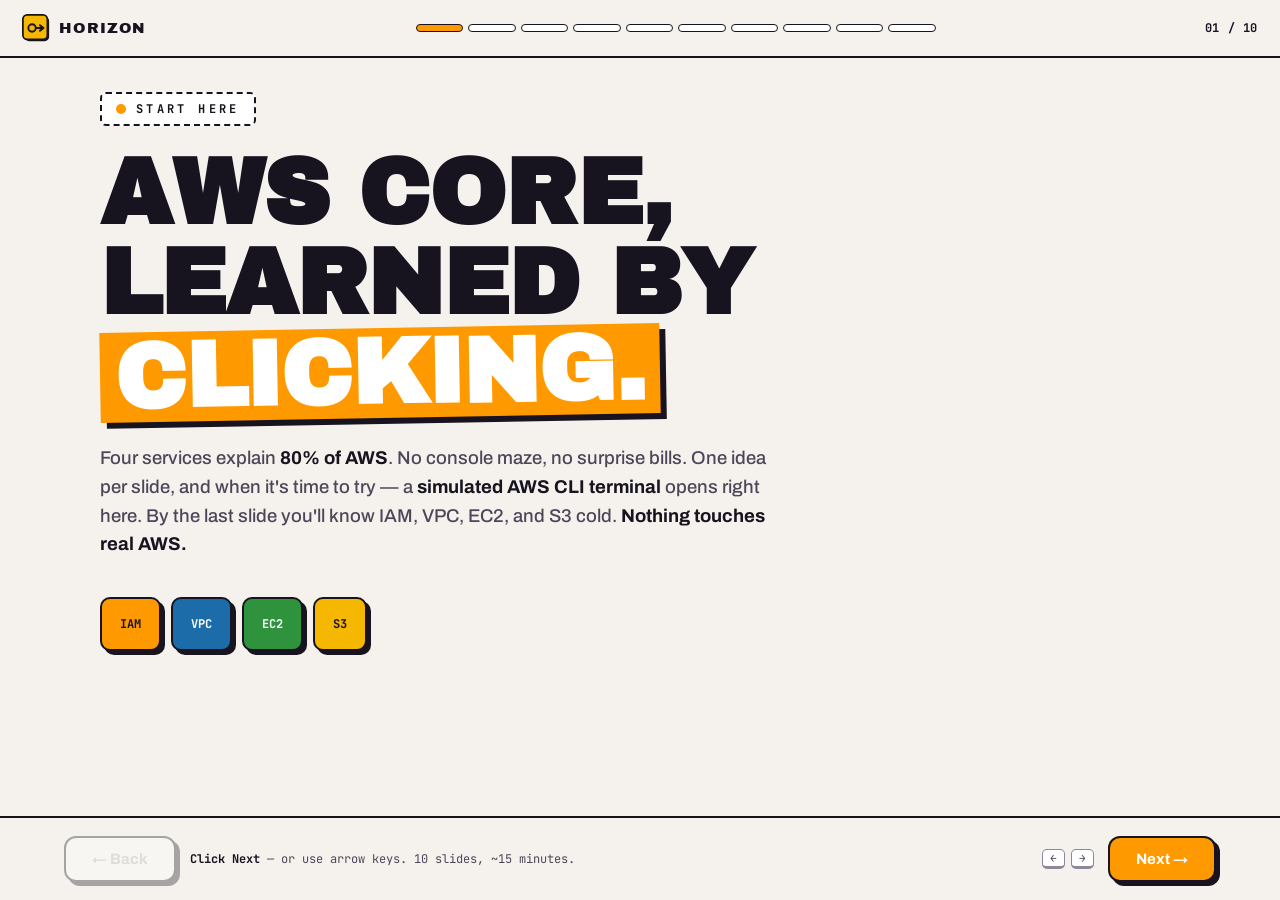
==== modules/aws/index.html @ 3984b41f "Add ZeroToDeploy hub with six interactive DevOps modules. Includes shared deck engine, branding, CI/" ====
<!doctype html>
<html lang="en">
<head>
<meta charset="utf-8">
<meta name="viewport" content="width=device-width,initial-scale=1">
<title>AWS CORE / learned by clicking</title>
<link rel="icon" href="../../assets/brand/favicon.svg" type="image/svg+xml">
<link rel="apple-touch-icon" href="../../assets/brand/apple-touch-icon.png">
<link href="https://fonts.googleapis.com/css2?family=Archivo:wght@500;700;900&family=Archivo+Black&family=JetBrains+Mono:wght@400;500;700&display=swap" rel="stylesheet">
<link rel="stylesheet" href="../../assets/css/deck-base.css">
<link rel="stylesheet" href="theme.css">
</head>
<body>

<div id="top">
 <a href="../../index.html" class="logo" title="Back to ZeroToDeploy"><img src="../../assets/brand/logo.svg" alt="" class="logo-mark" width="28" height="28">HORIZON</a>
 <div id="prog" aria-label="Slides"></div>
 <div id="counter">01 / 10</div>
</div>

<div id="stage"></div>

<div id="nav">
 <button class="nbtn prev" id="prev">← Back</button>
 <div id="hintbar"></div>
 <span style="display:flex;gap:6px;align-items:center"><kbd class="hintk">←</kbd><kbd class="hintk">→</kbd></span>
 <button class="nbtn next" id="next">Next →</button>
</div>
<div class="toast" id="toast"></div>

<script src="../../assets/js/deck-engine.js"></script>
<script src="slides.js"></script>
</body>
</html>
---- assets/css/deck-base.css ----
/* Shared slide-deck styles — set --accent per module in theme.css */
:root {
  --paper: #F4F2EC;
  --ink: #101820;
  --sub: #4a5560;
  --faint: #8b95a0;
  --accent: #E4572E;
  --yellow: #F5B700;
  --blue: #1B6CA8;
  --green: #2E933C;
  --red: #E4572E;
  --violet: #6D4AFF;
  --sea: #0E3B5C;
  --card: #fff;
  --disp: 'Archivo', sans-serif;
  --black: 'Archivo Black', sans-serif;
  --mono: 'JetBrains Mono', monospace;
}

* { box-sizing: border-box; margin: 0; padding: 0; }
html, body { height: 100%; }
body {
  background: var(--paper);
  color: var(--ink);
  font-family: var(--disp);
  overflow: hidden;
}
button { font-family: inherit; cursor: pointer; }
code, pre, kbd { font-family: var(--mono); }
:focus-visible { outline: 3px solid var(--accent); outline-offset: 2px; }

#top {
  position: fixed; inset: 0 0 auto 0; height: 58px;
  display: flex; align-items: center; gap: 16px;
  padding: 0 22px; z-index: 50;
  background: var(--paper); border-bottom: 2px solid var(--ink);
}
#top .logo {
  font-family: var(--black); font-size: 15px; letter-spacing: .06em;
  display: flex; align-items: center; gap: 9px;
  text-decoration: none; color: inherit;
}
#top .logo-mark {
  width: 28px; height: 28px; display: block; flex-shrink: 0;
}
#prog { flex: 1; display: flex; gap: 5px; max-width: 520px; margin: 0 auto; }
#prog i {
  flex: 1; height: 8px; border: 1.5px solid var(--ink);
  border-radius: 4px; background: #fff; cursor: pointer; transition: .2s;
}
#prog i.done { background: var(--yellow); }
#prog i.now { background: var(--accent); }
#counter { font-family: var(--mono); font-size: 12px; font-weight: 700; letter-spacing: .05em; }

#stage { position: absolute; inset: 58px 0 84px 0; overflow: hidden; }
.slide {
  position: absolute; inset: 0;
  padding: 34px clamp(20px, 5vw, 70px) 20px;
  display: none; overflow-y: auto;
}
.slide.on { display: block; animation: arrive .45s cubic-bezier(.2, .9, .3, 1); }
@keyframes arrive { from { opacity: 0; transform: translateX(60px); } }
.slide.back { animation: arriveL .45s cubic-bezier(.2, .9, .3, 1); }
@keyframes arriveL { from { opacity: 0; transform: translateX(-60px); } }
.inner { max-width: 1080px; margin: 0 auto; }

.stencil {
  display: inline-flex; align-items: center; gap: 10px;
  font-family: var(--mono); font-size: 12px; font-weight: 700; letter-spacing: .28em;
  padding: 7px 14px; border: 2px dashed var(--ink); border-radius: 6px;
  margin-bottom: 22px; text-transform: uppercase; background: #fff;
}
.stencil b { width: 10px; height: 10px; border-radius: 50%; display: inline-block; }
h1.mega {
  font-family: var(--black); font-size: clamp(40px, 7.5vw, 92px);
  line-height: .98; letter-spacing: -.01em; text-transform: uppercase;
}
h1.mega .hl {
  color: #fff; background: var(--accent); padding: 0 14px;
  box-shadow: 6px 6px 0 var(--ink); display: inline-block; transform: rotate(-1deg);
}
h2.big {
  font-family: var(--black); font-size: clamp(26px, 4.2vw, 48px);
  line-height: 1.04; text-transform: uppercase; margin-bottom: 14px;
}
h2.big em {
  font-style: normal; padding: 0 10px; box-shadow: 4px 4px 0 var(--ink);
  color: #fff; display: inline-block;
}
.lede {
  font-size: clamp(15px, 1.6vw, 18.5px); color: var(--sub);
  max-width: 680px; line-height: 1.55; font-weight: 500;
}
.lede b { color: var(--ink); }

#nav {
  position: fixed; inset: auto 0 0 0; height: 84px;
  display: flex; align-items: center; gap: 14px;
  padding: 0 clamp(20px, 5vw, 70px);
  background: var(--paper); border-top: 2px solid var(--ink); z-index: 50;
}
#hintbar {
  flex: 1; font-family: var(--mono); font-size: 12px; color: var(--sub);
  min-width: 0; overflow: hidden; text-overflow: ellipsis; white-space: nowrap;
}
#hintbar b { color: var(--ink); }
.nbtn {
  border: 2.5px solid var(--ink); border-radius: 12px; padding: 13px 26px;
  font-size: 15px; font-weight: 700; background: #fff;
  box-shadow: 4px 4px 0 var(--ink); transition: .12s;
  display: inline-flex; align-items: center; gap: 8px;
}
.nbtn:active { transform: translate(3px, 3px); box-shadow: 1px 1px 0 var(--ink); }
.nbtn.next { background: var(--accent); color: #fff; }
.nbtn.next:hover { filter: brightness(1.08); }
.nbtn.prev:hover { background: #f3f0e6; }
.nbtn:disabled { opacity: .35; cursor: default; box-shadow: 4px 4px 0 var(--ink); transform: none; }
kbd.hintk {
  border: 1.5px solid var(--faint); border-bottom-width: 3px; border-radius: 5px;
  padding: 1px 7px; font-size: 11px; color: var(--sub); background: #fff;
}

.grid3 { display: grid; grid-template-columns: repeat(3, 1fr); gap: 18px; margin-top: 30px; }
@media (max-width: 860px) { .grid3 { grid-template-columns: 1fr; } }
.crate {
  background: var(--card); border: 2.5px solid var(--ink); border-radius: 16px;
  padding: 24px 22px; box-shadow: 6px 6px 0 var(--ink); position: relative; transition: .15s;
}
.crate:hover { transform: translate(-2px, -2px); box-shadow: 9px 9px 0 var(--ink); }
.crate .tag {
  position: absolute; top: -13px; left: 18px;
  font-family: var(--mono); font-size: 10px; font-weight: 700; letter-spacing: .2em;
  padding: 3px 11px; border: 2px solid var(--ink); border-radius: 20px; color: #fff;
}
.crate h3 { font-family: var(--black); font-size: 19px; margin: 8px 0 4px; text-transform: uppercase; }
.crate .metaphor { font-family: var(--mono); font-size: 11px; color: var(--faint); margin-bottom: 10px; }
.crate p { font-size: 13.5px; color: var(--sub); line-height: 1.55; font-weight: 500; }
.crate p b { color: var(--ink); }
.crate .bigico { font-size: 34px; }

.gitstrip {
  margin-top: 26px; background: var(--ink); color: #e8eef4; border-radius: 14px;
  padding: 16px 22px; display: flex; gap: 8px 28px; flex-wrap: wrap; align-items: center;
  box-shadow: 6px 6px 0 rgba(16, 24, 32, .25);
}
.gitstrip .t {
  font-family: var(--mono); font-size: 10px; letter-spacing: .24em;
  color: var(--yellow); flex: 0 0 100%; text-transform: uppercase;
}
.gitstrip span { font-family: var(--mono); font-size: 12.5px; color: #9fb2c4; }
.gitstrip span b { color: #fff; font-weight: 500; }
.gitstrip span i { color: var(--yellow); font-style: normal; margin: 0 7px; }

.flow { display: flex; align-items: center; justify-content: center; gap: 6px; margin-top: 34px; flex-wrap: wrap; }
.fbox { text-align: center; padding: 0 8px; }
.fbox .b {
  width: 96px; height: 78px; border: 2.5px solid var(--ink); border-radius: 14px;
  background: #fff; display: grid; place-items: center; font-size: 32px;
  margin: 0 auto 10px; box-shadow: 5px 5px 0 var(--ink);
}
.fbox b { font-family: var(--black); font-size: 13px; text-transform: uppercase; display: block; }
.fbox small { font-family: var(--mono); font-size: 10.5px; color: var(--faint); }
.farr { font-family: var(--mono); font-size: 11px; font-weight: 700; color: var(--sub); text-align: center; padding: 0 6px; }
.farr b { display: block; font-size: 22px; color: var(--accent); animation: nudge 1.6s infinite; }
@keyframes nudge { 50% { transform: translateX(6px); } }

.playwrap { display: grid; grid-template-columns: 1.15fr .85fr; gap: 20px; margin-top: 24px; align-items: stretch; }
@media (max-width: 900px) { .playwrap { grid-template-columns: 1fr; } }
.term {
  border: 2.5px solid var(--ink); border-radius: 16px; overflow: hidden;
  background: #101820; box-shadow: 7px 7px 0 var(--ink);
  display: flex; flex-direction: column; min-height: 340px;
}
.term .bar { display: flex; align-items: center; gap: 7px; padding: 11px 15px; background: #1b2732; border-bottom: 2px solid #000; }
.term .bar i { width: 11px; height: 11px; border-radius: 50%; font-style: normal; border: 1.5px solid rgba(0, 0, 0, .4); }
.term .bar i:nth-child(1) { background: #ff5f57; }
.term .bar i:nth-child(2) { background: #febc2e; }
.term .bar i:nth-child(3) { background: #28c840; }
.term .bar span { margin-left: 8px; font-family: var(--mono); font-size: 11px; color: #7d8ea0; }
.tout {
  flex: 1; overflow-y: auto; padding: 14px 16px; font-family: var(--mono);
  font-size: 12.5px; line-height: 1.62; white-space: pre-wrap; word-break: break-word;
  color: #dfe9f2; max-height: 330px;
}
.tout::-webkit-scrollbar { width: 8px; }
.tout::-webkit-scrollbar-thumb { background: #31404f; border-radius: 4px; }
.c-cmd { color: #fff; font-weight: 700; }
.c-dim { color: #6d8093; }
.c-ok { color: #5ff0a0; }
.c-err { color: #ff7d70; }
.c-warn { color: #ffd166; }
.c-cy { color: #6fd3ff; }
.c-add { color: #5ff0a0; }
.c-chg { color: #ffd166; }
.c-del { color: #ff7d70; }
.tinrow { display: flex; align-items: center; gap: 9px; padding: 11px 16px; border-top: 2px solid #000; background: #0b1219; }
.tinrow .pr { color: #ffd166; font-family: var(--mono); font-weight: 700; font-size: 13px; }
.tinrow input {
  flex: 1; background: none; border: none; outline: none; color: #fff;
  font-family: var(--mono); font-size: 13.5px; caret-color: #ffd166; min-width: 0;
}
.tinrow input::placeholder { color: #43566b; }
.chips { display: flex; flex-wrap: wrap; gap: 7px; padding: 10px 14px 13px; background: #0b1219; }
.chip {
  font-family: var(--mono); font-size: 11px; font-weight: 500; padding: 6px 12px;
  border-radius: 8px; border: 1.5px solid #31404f; background: #16212c; color: #9fb2c4; transition: .15s;
}
.chip:hover { border-color: #6fd3ff; color: #fff; }
.chip.go { border-color: var(--yellow); color: var(--yellow); }

.state {
  border: 2.5px solid var(--ink); border-radius: 16px; background: #fff;
  box-shadow: 7px 7px 0 var(--ink); padding: 18px;
  display: flex; flex-direction: column; gap: 12px;
}
.state h4 {
  font-family: var(--mono); font-size: 10.5px; letter-spacing: .22em;
  text-transform: uppercase; color: var(--faint);
  display: flex; align-items: center; gap: 8px;
}
.state h4 em { margin-left: auto; font-style: normal; letter-spacing: 0; color: var(--blue); }
.zone { flex: 1; display: flex; flex-direction: column; gap: 9px; min-height: 90px; }
.zone .none { font-family: var(--mono); font-size: 12px; color: var(--faint); padding: 6px 2px; }
@keyframes popin { from { transform: scale(.8); opacity: 0; } }

.coach {
  margin-top: 18px; border: 2.5px solid var(--ink); border-left-width: 12px; border-radius: 12px;
  padding: 14px 18px; background: #FFF8E1; font-size: 14px; line-height: 1.5; font-weight: 500;
  box-shadow: 5px 5px 0 var(--ink);
}
.coach b { font-family: var(--black); text-transform: uppercase; font-size: 12px; letter-spacing: .06em; }
.coach code { background: var(--ink); color: #ffd166; padding: 2px 8px; border-radius: 6px; font-size: 12px; }

.buildwrap { display: grid; grid-template-columns: 1fr 1fr; gap: 20px; margin-top: 24px; }
@media (max-width: 900px) { .buildwrap { grid-template-columns: 1fr; } }
.bgo { margin-top: 14px; display: flex; gap: 12px; align-items: center; flex-wrap: wrap; }
.bmsg { font-family: var(--mono); font-size: 11.5px; color: var(--sub); flex: 1; min-width: 160px; line-height: 1.5; }
.bmsg b { color: var(--green); }
.act {
  border: 2.5px solid var(--ink); border-radius: 11px; padding: 11px 20px;
  font-size: 14px; font-weight: 700; background: var(--yellow);
  box-shadow: 4px 4px 0 var(--ink); transition: .12s;
}
.act:active { transform: translate(3px, 3px); box-shadow: 1px 1px 0 var(--ink); }
.act.alt { background: #fff; }
.act:disabled { opacity: .4; cursor: default; }

.ops .crate pre {
  margin-top: 12px; background: #101820; border-radius: 10px;
  padding: 12px 14px; font-size: 11.5px; line-height: 1.8; color: #6fd3ff; overflow-x: auto;
}
.ops .crate pre em { color: #61748a; font-style: normal; }

.cheat { display: grid; grid-template-columns: repeat(auto-fill, minmax(300px, 1fr)); gap: 12px; margin-top: 26px; }
.cc {
  display: flex; align-items: center; gap: 13px; border: 2px solid var(--ink); border-radius: 12px;
  background: #fff; padding: 13px 16px; text-align: left;
  box-shadow: 4px 4px 0 var(--ink); transition: .12s;
}
.cc:hover { transform: translate(-1px, -1px); box-shadow: 5px 5px 0 var(--ink); }
.cc:active { transform: translate(2px, 2px); box-shadow: 1px 1px 0 var(--ink); }
.cc code { font-size: 11.5px; font-weight: 700; color: var(--ink); }
.cc small { display: block; font-size: 11px; color: var(--sub); margin-top: 1px; font-weight: 500; }
.cc .cp { margin-left: auto; font-family: var(--mono); font-size: 10px; font-weight: 700; color: var(--faint); flex: none; }
.cc.copied .cp { color: var(--accent); }

.heroart { display: flex; gap: 10px; margin-top: 38px; flex-wrap: wrap; }
.hbox {
  height: 54px; border: 2.5px solid var(--ink); border-radius: 10px;
  display: flex; align-items: center; padding: 0 18px;
  font-family: var(--mono); font-size: 12px; font-weight: 700; color: #fff;
  box-shadow: 4px 4px 0 var(--ink); animation: popin .5s backwards;
}
.toast {
  position: fixed; bottom: 100px; left: 50%; transform: translate(-50%, 140px);
  background: var(--ink); color: #fff; padding: 12px 22px; border-radius: 12px;
  font-family: var(--mono); font-size: 12.5px;
  transition: .35s cubic-bezier(.3, 1.3, .4, 1); z-index: 99;
  box-shadow: 5px 5px 0 rgba(16, 24, 32, .3);
}
.toast.show { transform: translate(-50%, 0); }

@media (max-width: 640px) {
  #nav { height: 76px; }
  .nbtn { padding: 11px 18px; font-size: 13.5px; }
  #hintbar { display: none; }
  h1.mega { font-size: 38px; }
  .slide { padding: 22px 16px 20px; }
}
@media (prefers-reduced-motion: reduce) { * { animation: none !important; transition: none !important; } }
---- modules/aws/theme.css ----
:root {
  --paper: #F5F2EE;
  --ink: #17141F;
  --sub: #4c4658;
  --faint: #8d879b;
  --accent: #FF9900;
  --aws: #FF9900;
}
.lede code { background: var(--ink); color: #ffd166; padding: 2px 8px; border-radius: 6px; font-size: .82em; }
.coach { background: #FFF4E5; }
.coach code { color: #c76a00; }
.cc.copied { background: #FFF4E5; }
.term { background: #17141F; }
.term .bar { background: #232F3E; }
.term .bar span { color: #9aa5b4; }
.tout { color: #e8edf2; }
.tout::-webkit-scrollbar-thumb { background: #3d4a5c; }
.c-cy { color: #ffb84d; }
.tinrow { background: #0d1117; }
.tinrow .pr { color: #ffb84d; }
.tinrow input { caret-color: #ffb84d; }
.tinrow input::placeholder { color: #4a5568; }
.chips { background: #0d1117; }
.chip { border-color: #3d4a5c; background: #1a2332; color: #a8b4c4; }
.chip:hover { border-color: #ffb84d; }
.state h4 em { color: var(--accent); }
.act.awsgo { background: var(--accent); color: var(--ink); }
.gitstrip { color: #232F3E; }
.gitstrip span { color: #5a6578; }

.res {
  display: flex; align-items: center; gap: 11px;
  border: 2px solid var(--ink); border-radius: 11px;
  padding: 10px 13px; background: #fff;
  animation: popin .4s cubic-bezier(.2, 1.5, .4, 1); box-shadow: 3px 3px 0 var(--ink);
}
.res .ico {
  width: 34px; height: 34px; border: 2px solid var(--ink); border-radius: 9px;
  display: grid; place-items: center; font-size: 16px; flex: none;
}
.res b { font-family: var(--mono); font-size: 12px; }
.res small { display: block; font-family: var(--mono); font-size: 10px; color: var(--faint); }
.res .st {
  margin-left: auto; font-family: var(--mono); font-size: 9.5px; font-weight: 700;
  border: 2px solid var(--ink); border-radius: 6px; padding: 2px 7px;
  background: #E7F6EA; color: var(--green);
}
.res.pending .st { background: #FFF4E5; color: #c76a00; }

/* VPC playground */
.vpcwrap { display: grid; grid-template-columns: 1fr 1fr; gap: 20px; margin-top: 24px; }
@media (max-width: 900px) { .vpcwrap { grid-template-columns: 1fr; } }
.vpcbox {
  border: 2.5px solid var(--ink); border-radius: 16px; background: #fff;
  box-shadow: 7px 7px 0 var(--ink); padding: 20px; display: flex; flex-direction: column;
}
.vpcbox h4 { font-family: var(--mono); font-size: 10.5px; letter-spacing: .2em; text-transform: uppercase; color: var(--faint); }
.vpcdiag {
  flex: 1; border: 2.5px dashed var(--aws); border-radius: 14px; margin: 12px 0;
  padding: 16px; min-height: 220px; background: #FFF9F0; position: relative;
}
.vpcdiag .vlabel {
  position: absolute; top: -10px; left: 16px; font-family: var(--mono); font-size: 9.5px;
  font-weight: 700; letter-spacing: .16em; color: var(--aws); background: #fff; padding: 0 8px; text-transform: uppercase;
}
.subnet {
  border: 2px solid var(--ink); border-radius: 11px; padding: 14px; margin: 10px 0;
  transition: .35s; box-shadow: 3px 3px 0 var(--ink);
}
.subnet.pub { background: #E7F6EA; }
.subnet.priv { background: #E8F0FF; }
.subnet.off { opacity: .35; transform: scale(.97); box-shadow: none; }
.subnet b { font-family: var(--mono); font-size: 12px; display: block; }
.subnet small { font-family: var(--mono); font-size: 10px; color: var(--faint); }
.subnet .hosts { display: flex; gap: 8px; margin-top: 10px; flex-wrap: wrap; }
.host {
  font-family: var(--mono); font-size: 10px; border: 2px solid var(--ink); border-radius: 7px;
  padding: 4px 9px; background: #fff; box-shadow: 2px 2px 0 var(--ink);
}
.igw {
  text-align: center; font-family: var(--mono); font-size: 11px; font-weight: 700;
  border: 2px solid var(--ink); border-radius: 10px; padding: 8px; margin-bottom: 10px;
  background: var(--yellow); box-shadow: 3px 3px 0 var(--ink); transition: .35s;
}
.igw.off { opacity: .3; }
.vpctoggles { display: flex; flex-direction: column; gap: 10px; }
.vpctgl {
  display: flex; align-items: center; gap: 11px; font-family: var(--mono); font-size: 12px;
  color: var(--sub); border: 1.5px solid #ddd6cc; border-radius: 10px;
  padding: 9px 13px; background: #fff; transition: .15s; text-align: left;
}
.vpctgl:hover { border-color: var(--aws); }
.vpctgl.onn { border-color: var(--aws); color: var(--ink); background: #FFF4E5; }
.vpctgl .sw { width: 34px; height: 18px; border-radius: 10px; border: 2px solid #ccc; position: relative; flex: none; transition: .2s; }
.vpctgl .sw::after { content: ""; position: absolute; top: 1px; left: 1px; width: 10px; height: 10px; border-radius: 50%; background: #aaa; transition: .2s; }
.vpctgl.onn .sw { border-color: var(--aws); }
.vpctgl.onn .sw::after { left: 17px; background: var(--aws); }
.vpclog { font-family: var(--mono); font-size: 11.5px; color: var(--sub); min-height: 80px; line-height: 1.7; margin-top: 12px; }

/* EC2 + S3 playground */
.ec2s3wrap { display: grid; grid-template-columns: 1fr 1fr; gap: 20px; margin-top: 24px; }
@media (max-width: 900px) { .ec2s3wrap { grid-template-columns: 1fr; } }
.ec2box, .s3box {
  border: 2.5px solid var(--ink); border-radius: 16px; background: #fff;
  box-shadow: 7px 7px 0 var(--ink); padding: 20px; display: flex; flex-direction: column;
}
.ec2box h4, .s3box h4 { font-family: var(--mono); font-size: 10.5px; letter-spacing: .2em; text-transform: uppercase; color: var(--faint); }
.instgrid { display: flex; flex-direction: column; gap: 8px; min-height: 140px; margin: 12px 0; }
.inst {
  display: flex; align-items: center; gap: 10px; border: 2px solid var(--ink); border-radius: 10px;
  padding: 10px 13px; background: #FFF4E5; animation: popin .4s; box-shadow: 3px 3px 0 var(--ink);
}
.inst .led { width: 11px; height: 11px; border-radius: 50%; border: 2px solid var(--ink); background: var(--green); animation: blink 1.8s infinite; }
@keyframes blink { 50% { opacity: .4; } }
.inst b { font-family: var(--mono); font-size: 12px; }
.inst small { display: block; font-family: var(--mono); font-size: 10px; color: var(--faint); }
.inst .ip { margin-left: auto; font-family: var(--mono); font-size: 10px; font-weight: 700; background: var(--yellow); border: 2px solid var(--ink); border-radius: 6px; padding: 2px 7px; }
.bucketviz {
  border: 2px dashed var(--aws); border-radius: 12px; padding: 14px; min-height: 140px;
  background: #FFF9F0; margin: 12px 0;
}
.obj {
  font-family: var(--mono); font-size: 11px; border: 2px solid var(--ink); border-radius: 8px;
  padding: 6px 11px; background: #fff; margin: 6px 0; box-shadow: 2px 2px 0 var(--ink);
  animation: popin .35s;
}
.simlog { font-family: var(--mono); font-size: 11px; color: var(--sub); min-height: 50px; line-height: 1.6; }
.ops .crate pre { color: #c76a00; }
.ops .crate pre em { color: #6a6180; }
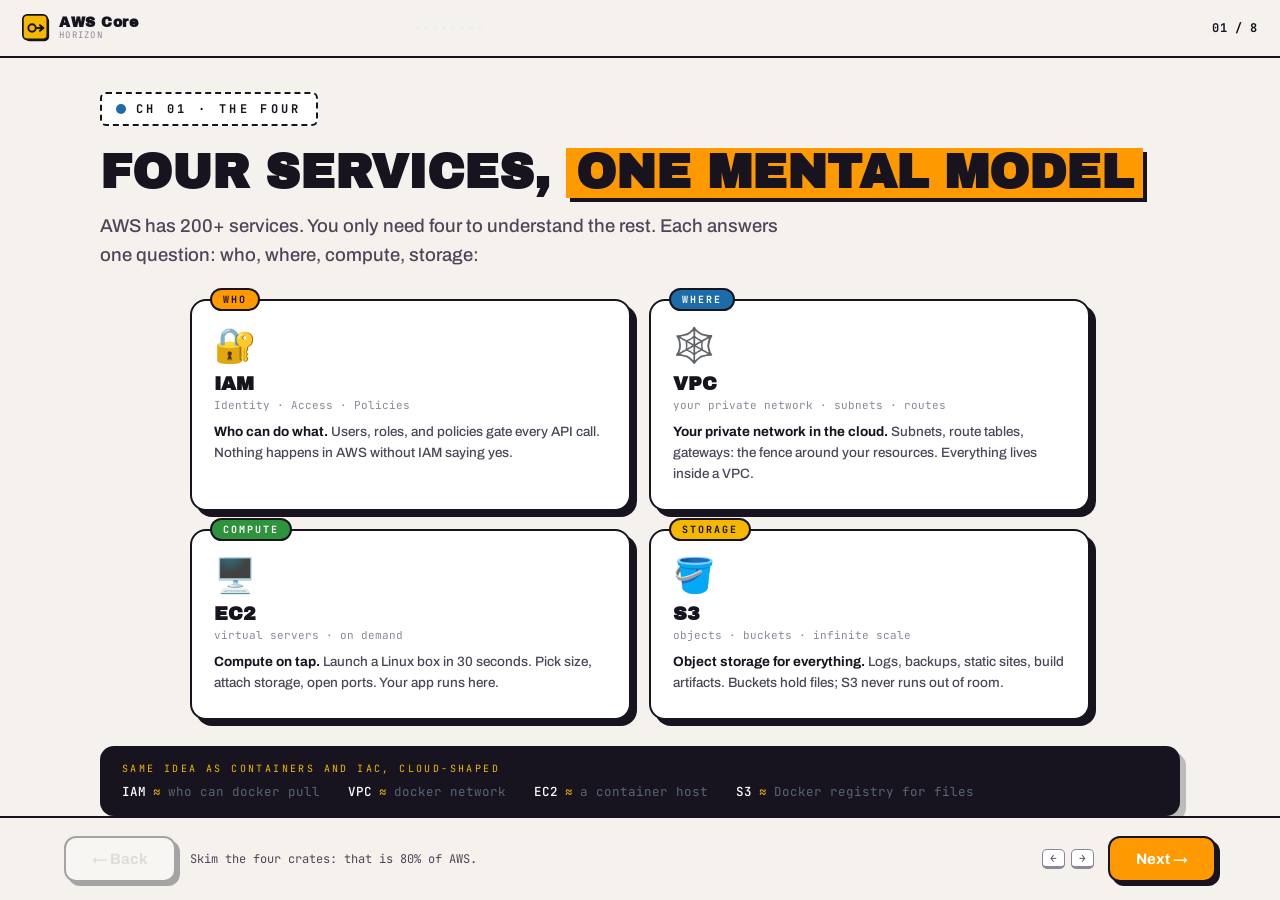
==== commit 99f22c5f: "Rebuild modules around concept-first workbench flow. Teach mental models before practice: unified te" ====
--- a/modules/aws/index.html
+++ b/modules/aws/index.html
@@ -15,7 +15,7 @@
 <div id="top">
  <a href="../../index.html" class="logo" title="Back to ZeroToDeploy"><img src="../../assets/brand/logo.svg" alt="" class="logo-mark" width="28" height="28">HORIZON</a>
  <div id="prog" aria-label="Slides"></div>
- <div id="counter">01 / 10</div>
+ <div id="counter">01 / 14</div>
 </div>
 
 <div id="stage"></div>
@@ -28,7 +28,11 @@
 </div>
 <div class="toast" id="toast"></div>
 
+<script>
+window.DECK_META = {id:'aws',topic:'AWS Core',codename:'HORIZON',hubPath:'../../index.html'};
+</script>
 <script src="../../assets/js/deck-engine.js"></script>
+<script src="../../assets/js/sim-cheats.js"></script>
 <script src="slides.js"></script>
 </body>
 </html>
--- a/assets/css/deck-base.css
+++ b/assets/css/deck-base.css
@@ -1,62 +1,79 @@
-/* Shared slide-deck styles — set --accent per module in theme.css */
+/* Shared slide-deck styles: set --accent per module in theme.css */
 :root {
-  --paper: #F4F2EC;
-  --ink: #101820;
-  --sub: #4a5560;
-  --faint: #8b95a0;
-  --accent: #E4572E;
-  --yellow: #F5B700;
-  --blue: #1B6CA8;
-  --green: #2E933C;
-  --red: #E4572E;
-  --violet: #6D4AFF;
-  --sea: #0E3B5C;
-  --card: #fff;
-  --disp: 'Archivo', sans-serif;
-  --black: 'Archivo Black', sans-serif;
-  --mono: 'JetBrains Mono', monospace;
+ --paper: #F4F2EC;
+ --ink: #101820;
+ --sub: #4a5560;
+ --faint: #8b95a0;
+ --accent: #E4572E;
+ --yellow: #F5B700;
+ --blue: #1B6CA8;
+ --green: #2E933C;
+ --red: #E4572E;
+ --violet: #6D4AFF;
+ --sea: #0E3B5C;
+ --card: #fff;
+ --disp: 'Archivo', sans-serif;
+ --black: 'Archivo Black', sans-serif;
+ --mono: 'JetBrains Mono', monospace;
 }
 
 * { box-sizing: border-box; margin: 0; padding: 0; }
 html, body { height: 100%; }
 body {
-  background: var(--paper);
-  color: var(--ink);
-  font-family: var(--disp);
-  overflow: hidden;
+ background: var(--paper);
+ color: var(--ink);
+ font-family: var(--disp);
+ overflow: hidden;
 }
 button { font-family: inherit; cursor: pointer; }
 code, pre, kbd { font-family: var(--mono); }
 :focus-visible { outline: 3px solid var(--accent); outline-offset: 2px; }
 
 #top {
-  position: fixed; inset: 0 0 auto 0; height: 58px;
-  display: flex; align-items: center; gap: 16px;
-  padding: 0 22px; z-index: 50;
-  background: var(--paper); border-bottom: 2px solid var(--ink);
+ position: fixed; inset: 0 0 auto 0; height: 58px;
+ display: flex; align-items: center; gap: 16px;
+ padding: 0 22px; z-index: 50;
+ background: var(--paper); border-bottom: 2px solid var(--ink);
 }
 #top .logo {
-  font-family: var(--black); font-size: 15px; letter-spacing: .06em;
-  display: flex; align-items: center; gap: 9px;
-  text-decoration: none; color: inherit;
+ font-family: var(--black); font-size: 15px; letter-spacing: .06em;
+ display: flex; align-items: center; gap: 9px;
+ text-decoration: none; color: inherit;
 }
 #top .logo-mark {
-  width: 28px; height: 28px; display: block; flex-shrink: 0;
-}
+ width: 28px; height: 28px; display: block; flex-shrink: 0;
+}
+#top .logo-text { display: flex; flex-direction: column; line-height: 1.1; }
+#top .logo-text b { font-family: var(--black); font-size: 14px; letter-spacing: .04em; }
+#top .logo-text small { font-family: var(--mono); font-size: 9px; letter-spacing: .14em; color: var(--faint); text-transform: uppercase; }
 #prog { flex: 1; display: flex; gap: 5px; max-width: 520px; margin: 0 auto; }
-#prog i {
-  flex: 1; height: 8px; border: 1.5px solid var(--ink);
-  border-radius: 4px; background: #fff; cursor: pointer; transition: .2s;
-}
-#prog i.done { background: var(--yellow); }
-#prog i.now { background: var(--accent); }
+#prog .prog-dot {
+ flex: 1; height: 8px; border: 1.5px solid var(--ink);
+ border-radius: 4px; background: #fff; cursor: pointer; transition: .2s; padding: 0;
+}
+#prog .prog-dot.done { background: var(--yellow); }
+#prog .prog-dot.now { background: var(--accent); }
 #counter { font-family: var(--mono); font-size: 12px; font-weight: 700; letter-spacing: .05em; }
 
 #stage { position: absolute; inset: 58px 0 84px 0; overflow: hidden; }
+.slide.workbench-slide.on { overflow-y: auto; }
+.workbench-inner { padding-bottom: 56px; }
+.workbench-head { margin-top: 8px; }
+.workbench-head .big { font-size: clamp(26px, 4vw, 44px); margin-bottom: 8px; }
+.workbench-lede { margin-top: 0 !important; max-width: 640px; font-size: 15px; }
+.cheat-strip { margin-top: 22px; border-top: 2px dashed rgba(16, 24, 32, .15); padding-top: 18px; }
+.cheat-strip-title {
+  font-family: var(--mono); font-size: 11px; letter-spacing: .2em; text-transform: uppercase;
+  color: var(--faint); margin-bottom: 12px; font-weight: 700;
+}
+.cheat-strip-title span { color: var(--accent); margin-left: 8px; letter-spacing: .08em; text-transform: none; font-weight: 500; }
+.cheat.workbench-cheat { margin-top: 0; grid-template-columns: repeat(auto-fill, minmax(260px, 1fr)); gap: 10px; }
+.cheat.workbench-cheat .cc { padding: 10px 14px; box-shadow: 3px 3px 0 var(--ink); }
+#prog .prog-dot.wb.now { box-shadow: inset 0 0 0 2px var(--yellow); }
 .slide {
-  position: absolute; inset: 0;
-  padding: 34px clamp(20px, 5vw, 70px) 20px;
-  display: none; overflow-y: auto;
+ position: absolute; inset: 0;
+ padding: 34px clamp(20px, 5vw, 70px) 20px;
+ display: none; overflow-y: auto;
 }
 .slide.on { display: block; animation: arrive .45s cubic-bezier(.2, .9, .3, 1); }
 @keyframes arrive { from { opacity: 0; transform: translateX(60px); } }
@@ -65,50 +82,50 @@
 .inner { max-width: 1080px; margin: 0 auto; }
 
 .stencil {
-  display: inline-flex; align-items: center; gap: 10px;
-  font-family: var(--mono); font-size: 12px; font-weight: 700; letter-spacing: .28em;
-  padding: 7px 14px; border: 2px dashed var(--ink); border-radius: 6px;
-  margin-bottom: 22px; text-transform: uppercase; background: #fff;
+ display: inline-flex; align-items: center; gap: 10px;
+ font-family: var(--mono); font-size: 12px; font-weight: 700; letter-spacing: .28em;
+ padding: 7px 14px; border: 2px dashed var(--ink); border-radius: 6px;
+ margin-bottom: 22px; text-transform: uppercase; background: #fff;
 }
 .stencil b { width: 10px; height: 10px; border-radius: 50%; display: inline-block; }
 h1.mega {
-  font-family: var(--black); font-size: clamp(40px, 7.5vw, 92px);
-  line-height: .98; letter-spacing: -.01em; text-transform: uppercase;
+ font-family: var(--black); font-size: clamp(40px, 7.5vw, 92px);
+ line-height: .98; letter-spacing: -.01em; text-transform: uppercase;
 }
 h1.mega .hl {
-  color: #fff; background: var(--accent); padding: 0 14px;
-  box-shadow: 6px 6px 0 var(--ink); display: inline-block; transform: rotate(-1deg);
+ color: #fff; background: var(--accent); padding: 0 14px;
+ box-shadow: 6px 6px 0 var(--ink); display: inline-block; transform: rotate(-1deg);
 }
 h2.big {
-  font-family: var(--black); font-size: clamp(26px, 4.2vw, 48px);
-  line-height: 1.04; text-transform: uppercase; margin-bottom: 14px;
+ font-family: var(--black); font-size: clamp(26px, 4.2vw, 48px);
+ line-height: 1.04; text-transform: uppercase; margin-bottom: 14px;
 }
 h2.big em {
-  font-style: normal; padding: 0 10px; box-shadow: 4px 4px 0 var(--ink);
-  color: #fff; display: inline-block;
+ font-style: normal; padding: 0 10px; box-shadow: 4px 4px 0 var(--ink);
+ color: #fff; display: inline-block;
 }
 .lede {
-  font-size: clamp(15px, 1.6vw, 18.5px); color: var(--sub);
-  max-width: 680px; line-height: 1.55; font-weight: 500;
+ font-size: clamp(15px, 1.6vw, 18.5px); color: var(--sub);
+ max-width: 680px; line-height: 1.55; font-weight: 500;
 }
 .lede b { color: var(--ink); }
 
 #nav {
-  position: fixed; inset: auto 0 0 0; height: 84px;
-  display: flex; align-items: center; gap: 14px;
-  padding: 0 clamp(20px, 5vw, 70px);
-  background: var(--paper); border-top: 2px solid var(--ink); z-index: 50;
+ position: fixed; inset: auto 0 0 0; height: 84px;
+ display: flex; align-items: center; gap: 14px;
+ padding: 0 clamp(20px, 5vw, 70px);
+ background: var(--paper); border-top: 2px solid var(--ink); z-index: 50;
 }
 #hintbar {
-  flex: 1; font-family: var(--mono); font-size: 12px; color: var(--sub);
-  min-width: 0; overflow: hidden; text-overflow: ellipsis; white-space: nowrap;
+ flex: 1; font-family: var(--mono); font-size: 12px; color: var(--sub);
+ min-width: 0; overflow: hidden; text-overflow: ellipsis; white-space: nowrap;
 }
 #hintbar b { color: var(--ink); }
 .nbtn {
-  border: 2.5px solid var(--ink); border-radius: 12px; padding: 13px 26px;
-  font-size: 15px; font-weight: 700; background: #fff;
-  box-shadow: 4px 4px 0 var(--ink); transition: .12s;
-  display: inline-flex; align-items: center; gap: 8px;
+ border: 2.5px solid var(--ink); border-radius: 12px; padding: 13px 26px;
+ font-size: 15px; font-weight: 700; background: #fff;
+ box-shadow: 4px 4px 0 var(--ink); transition: .12s;
+ display: inline-flex; align-items: center; gap: 8px;
 }
 .nbtn:active { transform: translate(3px, 3px); box-shadow: 1px 1px 0 var(--ink); }
 .nbtn.next { background: var(--accent); color: #fff; }
@@ -116,21 +133,21 @@
 .nbtn.prev:hover { background: #f3f0e6; }
 .nbtn:disabled { opacity: .35; cursor: default; box-shadow: 4px 4px 0 var(--ink); transform: none; }
 kbd.hintk {
-  border: 1.5px solid var(--faint); border-bottom-width: 3px; border-radius: 5px;
-  padding: 1px 7px; font-size: 11px; color: var(--sub); background: #fff;
+ border: 1.5px solid var(--faint); border-bottom-width: 3px; border-radius: 5px;
+ padding: 1px 7px; font-size: 11px; color: var(--sub); background: #fff;
 }
 
 .grid3 { display: grid; grid-template-columns: repeat(3, 1fr); gap: 18px; margin-top: 30px; }
 @media (max-width: 860px) { .grid3 { grid-template-columns: 1fr; } }
 .crate {
-  background: var(--card); border: 2.5px solid var(--ink); border-radius: 16px;
-  padding: 24px 22px; box-shadow: 6px 6px 0 var(--ink); position: relative; transition: .15s;
+ background: var(--card); border: 2.5px solid var(--ink); border-radius: 16px;
+ padding: 24px 22px; box-shadow: 6px 6px 0 var(--ink); position: relative; transition: .15s;
 }
 .crate:hover { transform: translate(-2px, -2px); box-shadow: 9px 9px 0 var(--ink); }
 .crate .tag {
-  position: absolute; top: -13px; left: 18px;
-  font-family: var(--mono); font-size: 10px; font-weight: 700; letter-spacing: .2em;
-  padding: 3px 11px; border: 2px solid var(--ink); border-radius: 20px; color: #fff;
+ position: absolute; top: -13px; left: 18px;
+ font-family: var(--mono); font-size: 10px; font-weight: 700; letter-spacing: .2em;
+ padding: 3px 11px; border: 2px solid var(--ink); border-radius: 20px; color: #fff;
 }
 .crate h3 { font-family: var(--black); font-size: 19px; margin: 8px 0 4px; text-transform: uppercase; }
 .crate .metaphor { font-family: var(--mono); font-size: 11px; color: var(--faint); margin-bottom: 10px; }
@@ -139,13 +156,13 @@
 .crate .bigico { font-size: 34px; }
 
 .gitstrip {
-  margin-top: 26px; background: var(--ink); color: #e8eef4; border-radius: 14px;
-  padding: 16px 22px; display: flex; gap: 8px 28px; flex-wrap: wrap; align-items: center;
-  box-shadow: 6px 6px 0 rgba(16, 24, 32, .25);
+ margin-top: 26px; background: var(--ink); color: #e8eef4; border-radius: 14px;
+ padding: 16px 22px; display: flex; gap: 8px 28px; flex-wrap: wrap; align-items: center;
+ box-shadow: 6px 6px 0 rgba(16, 24, 32, .25);
 }
 .gitstrip .t {
-  font-family: var(--mono); font-size: 10px; letter-spacing: .24em;
-  color: var(--yellow); flex: 0 0 100%; text-transform: uppercase;
+ font-family: var(--mono); font-size: 10px; letter-spacing: .24em;
+ color: var(--yellow); flex: 0 0 100%; text-transform: uppercase;
 }
 .gitstrip span { font-family: var(--mono); font-size: 12.5px; color: #9fb2c4; }
 .gitstrip span b { color: #fff; font-weight: 500; }
@@ -154,9 +171,9 @@
 .flow { display: flex; align-items: center; justify-content: center; gap: 6px; margin-top: 34px; flex-wrap: wrap; }
 .fbox { text-align: center; padding: 0 8px; }
 .fbox .b {
-  width: 96px; height: 78px; border: 2.5px solid var(--ink); border-radius: 14px;
-  background: #fff; display: grid; place-items: center; font-size: 32px;
-  margin: 0 auto 10px; box-shadow: 5px 5px 0 var(--ink);
+ width: 96px; height: 78px; border: 2.5px solid var(--ink); border-radius: 14px;
+ background: #fff; display: grid; place-items: center; font-size: 32px;
+ margin: 0 auto 10px; box-shadow: 5px 5px 0 var(--ink);
 }
 .fbox b { font-family: var(--black); font-size: 13px; text-transform: uppercase; display: block; }
 .fbox small { font-family: var(--mono); font-size: 10.5px; color: var(--faint); }
@@ -167,10 +184,17 @@
 .playwrap { display: grid; grid-template-columns: 1.15fr .85fr; gap: 20px; margin-top: 24px; align-items: stretch; }
 @media (max-width: 900px) { .playwrap { grid-template-columns: 1fr; } }
 .term {
-  border: 2.5px solid var(--ink); border-radius: 16px; overflow: hidden;
-  background: #101820; box-shadow: 7px 7px 0 var(--ink);
-  display: flex; flex-direction: column; min-height: 340px;
-}
+ border: 2.5px solid var(--ink); border-radius: 16px; overflow: hidden;
+ background: #101820; box-shadow: 7px 7px 0 var(--ink);
+ display: flex; flex-direction: column; min-height: 340px;
+}
+.term-compact { min-height: 240px; margin-bottom: 18px; }
+.term-compact .tout { max-height: 160px; min-height: 100px; }
+.termwrap.term-compact .bar { display: flex; align-items: center; gap: 7px; padding: 8px 12px; background: #1b2732; border-bottom: 2px solid #000; font-family: var(--mono); font-size: 11px; color: #7d8ea0; }
+.termwrap.term-compact .bar i { width: 9px; height: 9px; border-radius: 50%; background: #ff5f57; }
+.termwrap.term-compact .bar i:nth-child(2) { background: #febc2e; }
+.termwrap.term-compact .bar i:nth-child(3) { background: #28c840; }
+.cheatslide .lede { margin-bottom: 14px; }
 .term .bar { display: flex; align-items: center; gap: 7px; padding: 11px 15px; background: #1b2732; border-bottom: 2px solid #000; }
 .term .bar i { width: 11px; height: 11px; border-radius: 50%; font-style: normal; border: 1.5px solid rgba(0, 0, 0, .4); }
 .term .bar i:nth-child(1) { background: #ff5f57; }
@@ -178,9 +202,9 @@
 .term .bar i:nth-child(3) { background: #28c840; }
 .term .bar span { margin-left: 8px; font-family: var(--mono); font-size: 11px; color: #7d8ea0; }
 .tout {
-  flex: 1; overflow-y: auto; padding: 14px 16px; font-family: var(--mono);
-  font-size: 12.5px; line-height: 1.62; white-space: pre-wrap; word-break: break-word;
-  color: #dfe9f2; max-height: 330px;
+ flex: 1; overflow-y: auto; padding: 14px 16px; font-family: var(--mono);
+ font-size: 12.5px; line-height: 1.62; white-space: pre-wrap; word-break: break-word;
+ color: #dfe9f2; max-height: 330px;
 }
 .tout::-webkit-scrollbar { width: 8px; }
 .tout::-webkit-scrollbar-thumb { background: #31404f; border-radius: 4px; }
@@ -196,27 +220,27 @@
 .tinrow { display: flex; align-items: center; gap: 9px; padding: 11px 16px; border-top: 2px solid #000; background: #0b1219; }
 .tinrow .pr { color: #ffd166; font-family: var(--mono); font-weight: 700; font-size: 13px; }
 .tinrow input {
-  flex: 1; background: none; border: none; outline: none; color: #fff;
-  font-family: var(--mono); font-size: 13.5px; caret-color: #ffd166; min-width: 0;
+ flex: 1; background: none; border: none; outline: none; color: #fff;
+ font-family: var(--mono); font-size: 13.5px; caret-color: #ffd166; min-width: 0;
 }
 .tinrow input::placeholder { color: #43566b; }
 .chips { display: flex; flex-wrap: wrap; gap: 7px; padding: 10px 14px 13px; background: #0b1219; }
 .chip {
-  font-family: var(--mono); font-size: 11px; font-weight: 500; padding: 6px 12px;
-  border-radius: 8px; border: 1.5px solid #31404f; background: #16212c; color: #9fb2c4; transition: .15s;
+ font-family: var(--mono); font-size: 11px; font-weight: 500; padding: 6px 12px;
+ border-radius: 8px; border: 1.5px solid #31404f; background: #16212c; color: #9fb2c4; transition: .15s;
 }
 .chip:hover { border-color: #6fd3ff; color: #fff; }
 .chip.go { border-color: var(--yellow); color: var(--yellow); }
 
 .state {
-  border: 2.5px solid var(--ink); border-radius: 16px; background: #fff;
-  box-shadow: 7px 7px 0 var(--ink); padding: 18px;
-  display: flex; flex-direction: column; gap: 12px;
+ border: 2.5px solid var(--ink); border-radius: 16px; background: #fff;
+ box-shadow: 7px 7px 0 var(--ink); padding: 18px;
+ display: flex; flex-direction: column; gap: 12px;
 }
 .state h4 {
-  font-family: var(--mono); font-size: 10.5px; letter-spacing: .22em;
-  text-transform: uppercase; color: var(--faint);
-  display: flex; align-items: center; gap: 8px;
+ font-family: var(--mono); font-size: 10.5px; letter-spacing: .22em;
+ text-transform: uppercase; color: var(--faint);
+ display: flex; align-items: center; gap: 8px;
 }
 .state h4 em { margin-left: auto; font-style: normal; letter-spacing: 0; color: var(--blue); }
 .zone { flex: 1; display: flex; flex-direction: column; gap: 9px; min-height: 90px; }
@@ -224,9 +248,9 @@
 @keyframes popin { from { transform: scale(.8); opacity: 0; } }
 
 .coach {
-  margin-top: 18px; border: 2.5px solid var(--ink); border-left-width: 12px; border-radius: 12px;
-  padding: 14px 18px; background: #FFF8E1; font-size: 14px; line-height: 1.5; font-weight: 500;
-  box-shadow: 5px 5px 0 var(--ink);
+ margin-top: 18px; border: 2.5px solid var(--ink); border-left-width: 12px; border-radius: 12px;
+ padding: 14px 18px; background: #FFF8E1; font-size: 14px; line-height: 1.5; font-weight: 500;
+ box-shadow: 5px 5px 0 var(--ink);
 }
 .coach b { font-family: var(--black); text-transform: uppercase; font-size: 12px; letter-spacing: .06em; }
 .coach code { background: var(--ink); color: #ffd166; padding: 2px 8px; border-radius: 6px; font-size: 12px; }
@@ -237,25 +261,25 @@
 .bmsg { font-family: var(--mono); font-size: 11.5px; color: var(--sub); flex: 1; min-width: 160px; line-height: 1.5; }
 .bmsg b { color: var(--green); }
 .act {
-  border: 2.5px solid var(--ink); border-radius: 11px; padding: 11px 20px;
-  font-size: 14px; font-weight: 700; background: var(--yellow);
-  box-shadow: 4px 4px 0 var(--ink); transition: .12s;
+ border: 2.5px solid var(--ink); border-radius: 11px; padding: 11px 20px;
+ font-size: 14px; font-weight: 700; background: var(--yellow);
+ box-shadow: 4px 4px 0 var(--ink); transition: .12s;
 }
 .act:active { transform: translate(3px, 3px); box-shadow: 1px 1px 0 var(--ink); }
 .act.alt { background: #fff; }
 .act:disabled { opacity: .4; cursor: default; }
 
 .ops .crate pre {
-  margin-top: 12px; background: #101820; border-radius: 10px;
-  padding: 12px 14px; font-size: 11.5px; line-height: 1.8; color: #6fd3ff; overflow-x: auto;
+ margin-top: 12px; background: #101820; border-radius: 10px;
+ padding: 12px 14px; font-size: 11.5px; line-height: 1.8; color: #6fd3ff; overflow-x: auto;
 }
 .ops .crate pre em { color: #61748a; font-style: normal; }
 
 .cheat { display: grid; grid-template-columns: repeat(auto-fill, minmax(300px, 1fr)); gap: 12px; margin-top: 26px; }
 .cc {
-  display: flex; align-items: center; gap: 13px; border: 2px solid var(--ink); border-radius: 12px;
-  background: #fff; padding: 13px 16px; text-align: left;
-  box-shadow: 4px 4px 0 var(--ink); transition: .12s;
+ display: flex; align-items: center; gap: 13px; border: 2px solid var(--ink); border-radius: 12px;
+ background: #fff; padding: 13px 16px; text-align: left;
+ box-shadow: 4px 4px 0 var(--ink); transition: .12s;
 }
 .cc:hover { transform: translate(-1px, -1px); box-shadow: 5px 5px 0 var(--ink); }
 .cc:active { transform: translate(2px, 2px); box-shadow: 1px 1px 0 var(--ink); }
@@ -266,25 +290,48 @@
 
 .heroart { display: flex; gap: 10px; margin-top: 38px; flex-wrap: wrap; }
 .hbox {
-  height: 54px; border: 2.5px solid var(--ink); border-radius: 10px;
-  display: flex; align-items: center; padding: 0 18px;
-  font-family: var(--mono); font-size: 12px; font-weight: 700; color: #fff;
-  box-shadow: 4px 4px 0 var(--ink); animation: popin .5s backwards;
+ height: 54px; border: 2.5px solid var(--ink); border-radius: 10px;
+ display: flex; align-items: center; padding: 0 18px;
+ font-family: var(--mono); font-size: 12px; font-weight: 700; color: #fff;
+ box-shadow: 4px 4px 0 var(--ink); animation: popin .5s backwards;
 }
 .toast {
-  position: fixed; bottom: 100px; left: 50%; transform: translate(-50%, 140px);
-  background: var(--ink); color: #fff; padding: 12px 22px; border-radius: 12px;
-  font-family: var(--mono); font-size: 12.5px;
-  transition: .35s cubic-bezier(.3, 1.3, .4, 1); z-index: 99;
-  box-shadow: 5px 5px 0 rgba(16, 24, 32, .3);
+ position: fixed; bottom: 100px; left: 50%; transform: translate(-50%, 140px);
+ background: var(--ink); color: #fff; padding: 12px 22px; border-radius: 12px;
+ font-family: var(--mono); font-size: 12.5px;
+ transition: .35s cubic-bezier(.3, 1.3, .4, 1); z-index: 99;
+ box-shadow: 5px 5px 0 rgba(16, 24, 32, .3);
 }
 .toast.show { transform: translate(-50%, 0); }
 
+/* Shared teaching layouts */
+.pathviz { display: grid; grid-template-columns: 1fr auto 1fr auto 1fr; gap: 10px; align-items: stretch; margin-top: 22px; }
+@media (max-width: 800px) { .pathviz { grid-template-columns: 1fr; } }
+.pvbox { border: 2.5px solid var(--ink); border-radius: 14px; padding: 16px; background: #fff; box-shadow: 5px 5px 0 var(--ink); }
+.pvbox h4 { font-family: var(--mono); font-size: 10px; letter-spacing: .18em; text-transform: uppercase; color: var(--faint); margin-bottom: 10px; }
+.pvbox .tree { font-family: var(--mono); font-size: 11.5px; line-height: 1.7; color: var(--sub); }
+.pvbox .tree b { color: var(--ink); }
+.pvarr { display: flex; align-items: center; justify-content: center; font-family: var(--mono); font-size: 22px; color: var(--accent); }
+@media (max-width: 800px) { .pvarr { transform: rotate(90deg); padding: 6px 0; } }
+.gapbox { margin-top: 18px; border: 2px dashed #ccc; border-radius: 12px; padding: 14px 16px; background: #faf8f5; font-size: 13px; color: var(--sub); line-height: 1.55; }
+.gapbox b { color: var(--ink); }
+.setupgrid { display: grid; grid-template-columns: 1fr 1fr; gap: 16px; margin-top: 20px; }
+@media (max-width: 700px) { .setupgrid { grid-template-columns: 1fr; } }
+.setupbox { border: 2.5px solid var(--ink); border-radius: 14px; padding: 18px; background: #fff; box-shadow: 5px 5px 0 var(--ink); }
+.setupbox h4 { font-family: var(--black); font-size: 14px; text-transform: uppercase; margin-bottom: 8px; }
+.setupbox pre { margin-top: 10px; background: #101820; color: #dfe9f2; border-radius: 10px; padding: 12px 14px; font-size: 11.5px; line-height: 1.75; overflow-x: auto; }
+.archviz { border: 2.5px solid var(--ink); border-radius: 16px; padding: 20px; background: #fff; box-shadow: 7px 7px 0 var(--ink); margin-top: 20px; }
+.archrow { display: flex; flex-wrap: wrap; gap: 10px; align-items: center; justify-content: center; margin: 12px 0; }
+.archnode { font-family: var(--mono); font-size: 11px; font-weight: 700; border: 2px solid var(--ink); border-radius: 10px; padding: 10px 14px; background: #fff; box-shadow: 3px 3px 0 var(--ink); text-align: center; }
+.archnode small { display: block; font-weight: 500; color: var(--faint); margin-top: 4px; }
+.archarr { color: var(--accent); font-size: 18px; font-weight: 700; }
+
 @media (max-width: 640px) {
-  #nav { height: 76px; }
-  .nbtn { padding: 11px 18px; font-size: 13.5px; }
-  #hintbar { display: none; }
-  h1.mega { font-size: 38px; }
-  .slide { padding: 22px 16px 20px; }
+ #nav { height: auto; min-height: 76px; flex-wrap: wrap; padding: 10px 14px; gap: 8px; }
+ .nbtn { padding: 11px 18px; font-size: 13.5px; }
+ #hintbar { font-size: 11px; line-height: 1.35; flex: 1 1 100%; order: 3; max-height: 48px; overflow: hidden; }
+ h1.mega { font-size: 38px; }
+ .slide { padding: 22px 16px 20px; }
+ #stage { inset: 58px 0 100px 0; }
 }
 @media (prefers-reduced-motion: reduce) { * { animation: none !important; transition: none !important; } }
--- a/modules/aws/theme.css
+++ b/modules/aws/theme.css
@@ -127,3 +127,27 @@
 .simlog { font-family: var(--mono); font-size: 11px; color: var(--sub); min-height: 50px; line-height: 1.6; }
 .ops .crate pre { color: #c76a00; }
 .ops .crate pre em { color: #6a6180; }
+
+/* NAT & ALB architecture viz */
+.natviz, .albviz { background: #FFF9F0; }
+.natdivider {
+  height: 2px; background: repeating-linear-gradient(90deg, var(--ink) 0 8px, transparent 8px 16px);
+  margin: 18px 0; opacity: .25;
+}
+.archnode.user { background: var(--yellow); }
+.archnode.igwnode { background: #E8F0FF; }
+.archnode.pubnode { background: #E7F6EA; }
+.archnode.privnode { background: #E8F0FF; }
+.archnode.natnode { background: #FFF4E5; border-color: var(--aws); }
+.archnode.extnode { background: #f0f0f0; }
+.archnode.albnode { background: var(--green); color: #fff; }
+.archnode.albnode small { color: rgba(255,255,255,.75); }
+.archnode.tgnode { background: var(--aws); color: var(--ink); }
+.archnode.ec2node { background: #E7F6EA; min-width: 110px; }
+.archnode.ec2node.off { background: #f5f5f5; opacity: .55; text-decoration: line-through; }
+.archstack { display: flex; flex-direction: column; gap: 8px; }
+@media (max-width: 800px) {
+  .archrow { flex-direction: column; }
+  .archarr { transform: rotate(90deg); }
+  .archstack { flex-direction: row; flex-wrap: wrap; justify-content: center; }
+}
